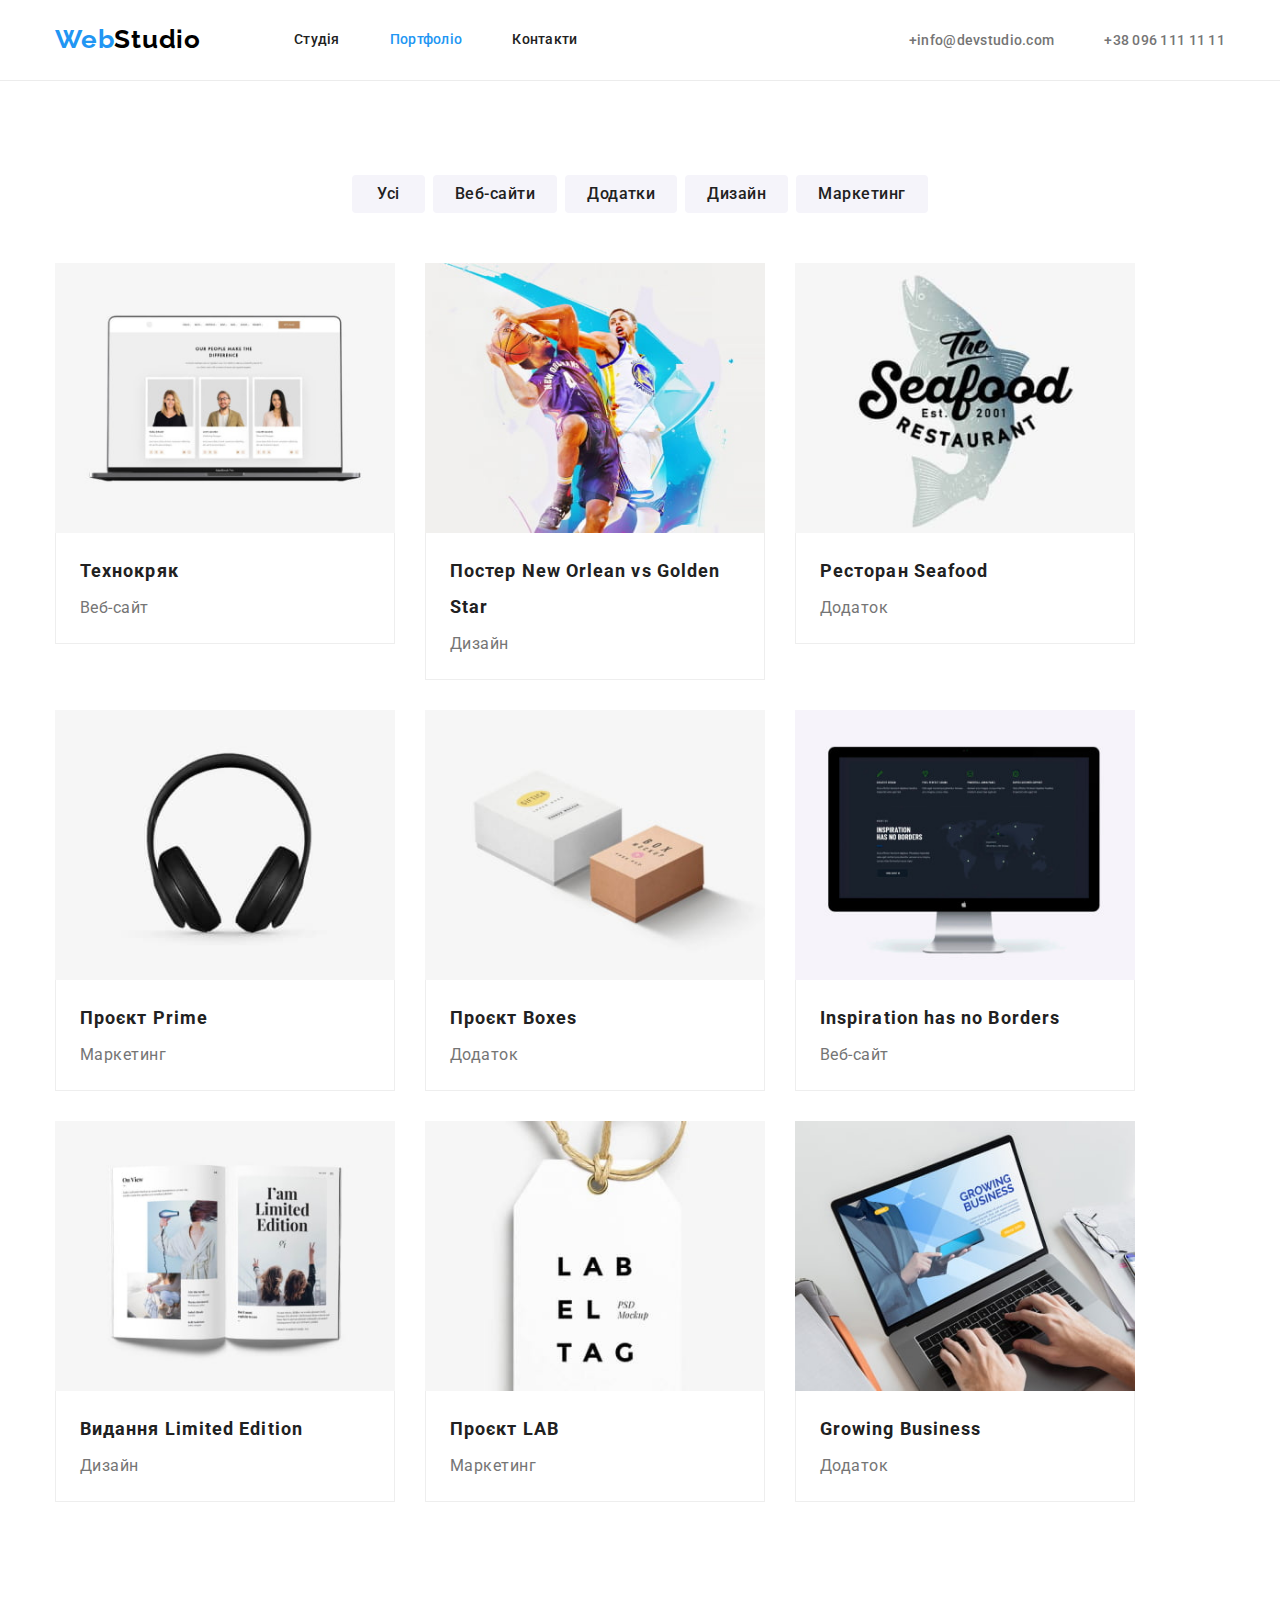
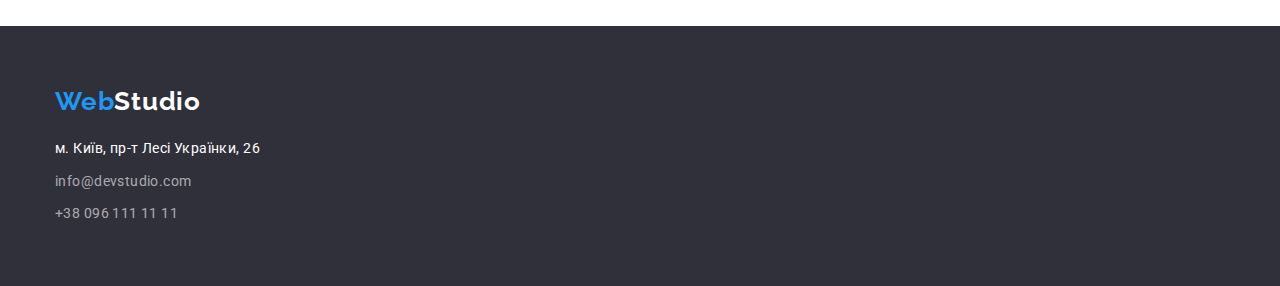
==== portfolio.html @ 0ed1f65c "add work files" ====
<!DOCTYPE html>
<html lang="en">
  <head>
    <meta charset="UTF-8" />
    <meta http-equiv="X-UA-Compatible" content="IE=edge" />
    <meta name="viewport" content="width=device-width, initial-scale=1.0" />
    <title>Portfolio</title>
    <link rel="preconnect" href="https://fonts.googleapis.com" />
    <link rel="preconnect" href="https://fonts.gstatic.com" crossorigin />
    <link
      href="https://fonts.googleapis.com/css2?family=Raleway:wght@700&family=Roboto:wght@400;500;700;900&display=swap"
      rel="stylesheet"
    />
    <link
      rel="stylesheet"
      href="https://cdnjs.cloudflare.com/ajax/libs/modern-normalize/1.1.0/modern-normalize.css"
    />
    <link rel="stylesheet" href="./css/styles.css" />
  </head>

  <body>
    <!--Верхня частина-->
    <header class="page-header">
      <div class="container main-nav">
        <!--Навігаційна панель-->
        <nav class="nav-panel">
          <a href="./index.html" class="logo"
            ><span class="web">Web</span>Studio</a
          >
          <ul class="nav-list list">
            <li class="nav-item">
              <a href="./index.html" class="nav-link">Студiя</a>
            </li>
            <li class="nav-item">
              <a href="./portfolio.html" class="nav-link current">Портфоліо</a>
            </li>
            <li class="nav-item"><a href="#" class="nav-link">Контакти</a></li>
          </ul>
        </nav>
        <ul class="nav-contacts list">
          <li class="nav-contacts-item">
            <a href="mailto:info@devstudio.com" class="nav-contact"
              >+info@devstudio.com</a
            >
          </li>
          <li class="nav-contacts-item">
            <a href="tel:+380961111111" class="nav-contact"
              >+38 096 111 11 11</a
            >
          </li>
        </ul>
      </div>
    </header>
    <!--Основна частина-->
    <main>
      <section class="section">
        <div class="container page-portfolio">
          <h1 class="visually-hidden">Проєкти</h1>
          <ul class="filter-list list">
            <li class="filter-item">
              <button type="button" class="btn btn-padding">Усі</button>
            </li>
            <li class="filter-item">
              <button type="button" class="btn">Веб-сайти</button>
            </li>
            <li class="filter-item">
              <button type="button" class="btn">Додатки</button>
            </li>
            <li class="filter-item">
              <button type="button" class="btn">Дизайн</button>
            </li>
            <li class="filter-item">
              <button type="button" class="btn">Маркетинг</button>
            </li>
          </ul>

          <ul class="project-list list">
            <li class="project-item">
              <a href="#">
                <img
                  class="project-image"
                  src="./images/project1.jpg"
                  alt="Technokryak"
                  width="370"
                />

                <div class="project-content">
                  <h2 class="project-item-title">Технокряк</h2>
                  <p class="project-item-text">Веб-сайт</p>
                </div>
              </a>
            </li>

            <li class="project-item">
              <a href="#">
                <img
                  class="project-image"
                  src="./images/project2.jpg"
                  alt="New Orlean vs Golden Star"
                  width="370"
                />

                <div class="project-content">
                  <h2 class="project-item-title">
                    Постер New Orlean vs Golden Star
                  </h2>
                  <p class="project-item-text">Дизайн</p>
                </div>
              </a>
            </li>

            <li class="project-item">
              <a href="#">
                <img
                  class="project-image"
                  src="./images/project3.jpg"
                  alt="Seafood"
                  width="370"
                />

                <div class="project-content">
                  <h2 class="project-item-title">Ресторан Seafood</h2>
                  <p class="project-item-text">Додаток</p>
                </div>
              </a>
            </li>

            <li class="project-item">
              <a href="#">
                <img
                  class="project-image"
                  src="./images/project4.jpg"
                  alt="Prime"
                  width="370"
                />

                <div class="project-content">
                  <h2 class="project-item-title">Проєкт Prime</h2>
                  <p class="project-item-text">Маркетинг</p>
                </div>
              </a>
            </li>

            <li class="project-item">
              <a href="#">
                <img
                  class="project-image"
                  src="./images/project5.jpg"
                  alt="Boxes"
                  width="370"
                />

                <div class="project-content">
                  <h2 class="project-item-title">Проєкт Boxes</h2>
                  <p class="project-item-text">Додаток</p>
                </div>
              </a>
            </li>

            <li class="project-item">
              <a href="#">
                <img
                  class="project-image"
                  src="./images/project6.jpg"
                  alt="Inspiration has no Borders"
                  width="370"
                />
                <div class="project-content">
                  <h2 class="project-item-title">Inspiration has no Borders</h2>
                  <p class="project-item-text">Веб-сайт</p>
                </div>
              </a>
            </li>

            <li class="project-item">
              <a href="#">
                <img
                  class="project-image"
                  src="./images/project7.jpg"
                  alt="Limited Edition"
                  width="370"
                />

                <div class="project-content">
                  <h2 class="project-item-title">Видання Limited Edition</h2>
                  <p class="project-item-text">Дизайн</p>
                </div>
              </a>
            </li>

            <li class="project-item">
              <a href="#">
                <img
                  class="project-image"
                  src="./images/project8.jpg"
                  alt="LAB"
                  width="370"
                />

                <div class="project-content">
                  <h2 class="project-item-title">Проєкт LAB</h2>
                  <p class="project-item-text">Маркетинг</p>
                </div>
              </a>
            </li>

            <li class="project-item">
              <a href="#">
                <img
                  class="project-image"
                  src="./images/project9.jpg"
                  alt="Growing Business"
                  width="370"
                />

                <div class="project-content">
                  <h2 class="project-item-title">Growing Business</h2>
                  <p class="project-item-text">Додаток</p>
                </div>
              </a>
            </li>
          </ul>
        </div>
      </section>
    </main>

    <!--Підвал-->
    <footer>
      <div class="container">
        <a href="./index.html" class="foot-logo"
          ><span class="web">Web</span>Studio</a
        >
        <!--Адреса-->
        <address>
          <ul class="address-list list">
            <li class="address-item">
              <a
                href="https://goo.gl/maps/3wDKGsZWBvjscRRt9"
                target="_blank"
                rel="noopener noreferrer nofollow"
                class="address-street contact"
                >м. Київ, пр-т Лесі Українки, 26</a
              >
            </li>
            <li class="address-item">
              <a href="mailto:info@devstudio.com" class="address-mail contact"
                >info@devstudio.com</a
              >
            </li>
            <li class="address-item">
              <a href="tel:+380961111111" class="address-tel contact"
                >+38 096 111 11 11</a
              >
            </li>
          </ul>
        </address>
      </div>
    </footer>
  </body>
</html>
---- css/styles.css ----
:root {
  --main-color: #212121;
  --second-color: #757575;
  --third-color: #2196f3;
  --white-color: #ffffff;
  --margin-item: 30px;
}

body {
  font-family: "Roboto", sans-serif;
  background-color: var(--white-color);
  color: var(--main-color);
}

.list {
  list-style: none;
}

a {
  text-decoration: none;
  display: inline-block;
}

.section {
  padding: 94px 0;
}

.container {
  width: 1200px;
  padding: 0 15px;
  margin: 0 auto;
}

h1,
h2,
h3,
p,
ul {
  margin: 0;
  padding: 0;
}

img {
  display: block;
  width: 100%;
  height: auto;
}
/* Шапка.Логотип */
.web,
.logo,
.foot-logo {
  font-family: "Raleway", sans-serif;
  font-weight: 700;
  font-size: 26px;
  line-height: 1.2;
  letter-spacing: 0.03em;
}

.logo {
  color: #000000;
  margin-right: 93px;
}

.web {
  color: var(--third-color);
}

/* Шапка.Навігація */
.page-header {
  border-bottom: 1px solid #ececec;
}
.main-nav,
.nav-panel {
  display: flex;
  align-items: center;
}

.nav-list,
.nav-contacts {
  display: flex;
}

.nav-link {
  padding-top: 32px;
  padding-bottom: 32px;
}

.nav-item:not(:last-child),
.nav-contacts-item:not(:last-child) {
  margin-right: 50px;
}

.nav-contacts {
  margin-left: auto;
}

.nav-link,
.nav-contact {
  font-weight: 500;
  font-size: 14px;
  line-height: 1.14;
  letter-spacing: 0.02em;
}

.nav-contact:hover,
.nav-contact:focus,
.nav-link:hover,
.nav-link:focus,
.nav-link.current,
.address-street:hover,
.address-street:focus,
.address-contact:hover,
.address-contact:focus {
  color: var(--third-color);
}

.nav-link {
  color: var(--main-color);
}
.nav-contact {
  color: var(--second-color);
}
/* Сторінка "Студія" Секція герой */
.hero {
  padding: 200px 0;
  background-color: #2f303a;
}

.hero-title {
  margin-bottom: var(--margin-item);
  font-weight: 900;
  font-size: 44px;
  line-height: 1.36;
  text-align: center;
  letter-spacing: 0.06em;
  text-transform: uppercase;
  color: var(--white-color);
}

.hero-btn {
  padding: 10px 32px;
  margin: 0 auto;

  display: flex;
  font-family: inherit;
  font-weight: 700;
  font-size: 16px;
  line-height: 1.87;
  border-radius: 4px;
  border: transparent;
  align-items: center;
  text-align: center;
  letter-spacing: 0.06em;
  background-color: var(--third-color);
  box-shadow: 0px 4px 4px rgba(0, 0, 0, 0.15);
  color: var(--white-color);
}
.hero-btn:hover,
.hero-btn:focus {
  cursor: pointer;
  background-color: #188ce8;
}
/* Особливості */
.features-list {
  display: flex;
}
.features-item:not(:last-child) {
  margin-right: var(--margin-item);
}
.features-subtitle {
  font-weight: 700;
  font-size: 14px;
  line-height: 1.15;
  letter-spacing: 0.03em;
  text-transform: uppercase;
  color: var(--main-color);
  margin-bottom: 10px;
}
.features-text {
  font-size: 14px;
  line-height: 1.71;
  letter-spacing: 0.03em;
  color: var(--second-color);
}

/* Чим ми займаємось */
.padding-remove {
  padding-top: 0;
}

.visually-hidden {
  position: absolute;
  white-space: nowrap;
  width: 1px;
  height: 1px;
  overflow: hidden;
  border: 0;
  padding: 0;
  clip: rect(0 0 0 0);
  clip-path: inset(50%);
  margin: -1px;
}

.about-list {
  display: flex;
}
.about-item:not(:last-child) {
  margin-right: var(--margin-item);
}

.about-title,
.team-title {
  margin-bottom: 50px;
  font-size: 36px;
  line-height: 1.16;
  text-align: center;
  letter-spacing: 0.03em;
  color: var(--main-color);
}

/* Наша команда */
.team {
  background-color: #f5f4fa;
}

.team-list {
  display: flex;
  margin-right: calc(-1 * var(--margin-item));
}

.team-item {
  flex-basis: calc(100% / 4 - 90px);
  margin-right: var(--margin-item);
  background-color: var(--white-color);
  box-shadow: 0px 1px 3px rgba(0, 0, 0, 0.12), 0px 1px 1px rgba(0, 0, 0, 0.14),
    0px 2px 1px rgba(0, 0, 0, 0.2);
  border-radius: 0px 0px 4px 4px;
}

.team-image {
  margin-bottom: var(--margin-item);
}

.team-card-content {
  text-align: center;
}

.team-subtitle {
  margin-bottom: 10px;
  font-weight: 500;
  font-size: 16px;
  line-height: 0.8;
  text-align: center;
  letter-spacing: 0.03em;
  color: var(--main-color);
}
.team-description {
  margin-bottom: var(--margin-item);
  font-size: 16px;
  line-height: 0.8;
  text-align: center;
  letter-spacing: 0.03em;
  color: var(--second-color);
}

/* Сторінка "Портфоліо" */

/* Фільтр */
.btn {
  padding: 6px 22px;
  font-family: inherit;
  font-weight: 500;
  font-size: 16px;
  line-height: 1.6;
  text-align: center;
  letter-spacing: 0.03em;
  border: transparent;
  border-radius: 4px;
  color: var(--main-color);
  background-color: #f5f4fa;
}

.btn-padding {
  padding: 6px 25px;
}

.btn:hover,
.btn:focus {
  background-color: var(--third-color);
  color: var(--white-color);
  box-shadow: 0px 3px 1px rgba(0, 0, 0, 0.1), 0px 1px 2px rgba(0, 0, 0, 0.08),
    0px 2px 2px rgba(0, 0, 0, 0.12);
  cursor: pointer;
}

.filter-item:not(:last-child) {
  margin-right: 8px;
}

.filter-list {
  display: flex;
  justify-content: center;
}

.filter-item {
  margin-bottom: 50px;
}

/* Проєкти */

.project-list {
  display: flex;
  flex-wrap: wrap;
  margin-right: calc(-1 * var(--margin-item));
}

.project-item {
  flex-basis: calc(100% / 3 - 60px);
  margin-right: var(--margin-item);
  margin-bottom: var(--margin-item);
}

.project-content {
  padding: 20px 24px;
  border: 1px solid #eeeeee;
  border-top: none;
}
.project-item-title {
  margin-bottom: 4px;
  font-weight: 700;
  font-size: 18px;
  line-height: 2;
  letter-spacing: 0.06em;
  color: var(--main-color);
}

.project-item-text {
  font-size: 16px;
  line-height: 1.87;
  letter-spacing: 0.03em;
  color: var(--second-color);
}

/* Підвал */

footer {
  padding: 60px 0;
  background-color: #2f303a;
}

.foot-logo {
  margin-bottom: 20px;
  color: var(--white-color);
}

.contact {
  font-style: normal;
  font-size: 14px;
  line-height: 1.7;
  letter-spacing: 0.03em;
}

.address-street {
  color: var(--white-color);
}
.address-tel,
.address-mail {
  color: rgba(255, 255, 255, 0.6);
}

.address-item:not(:last-child) {
  margin-bottom: 9px;
}
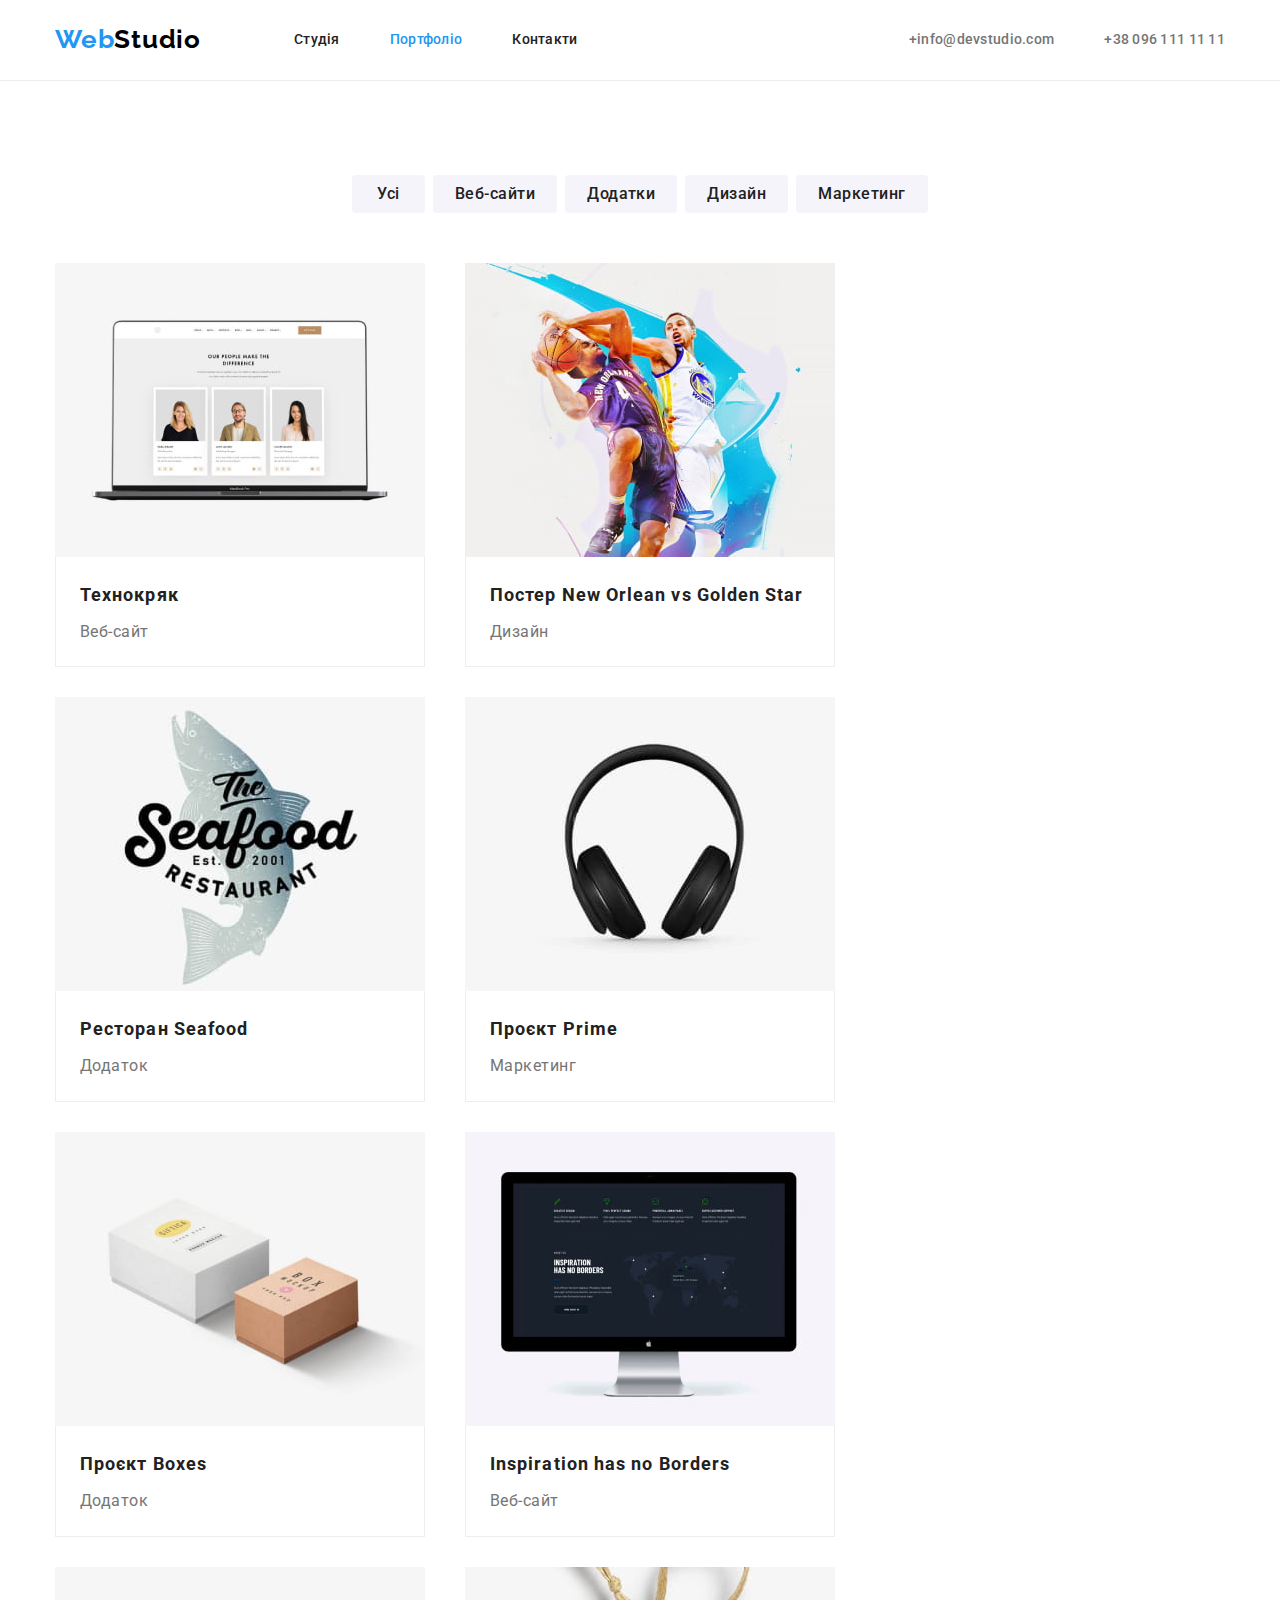
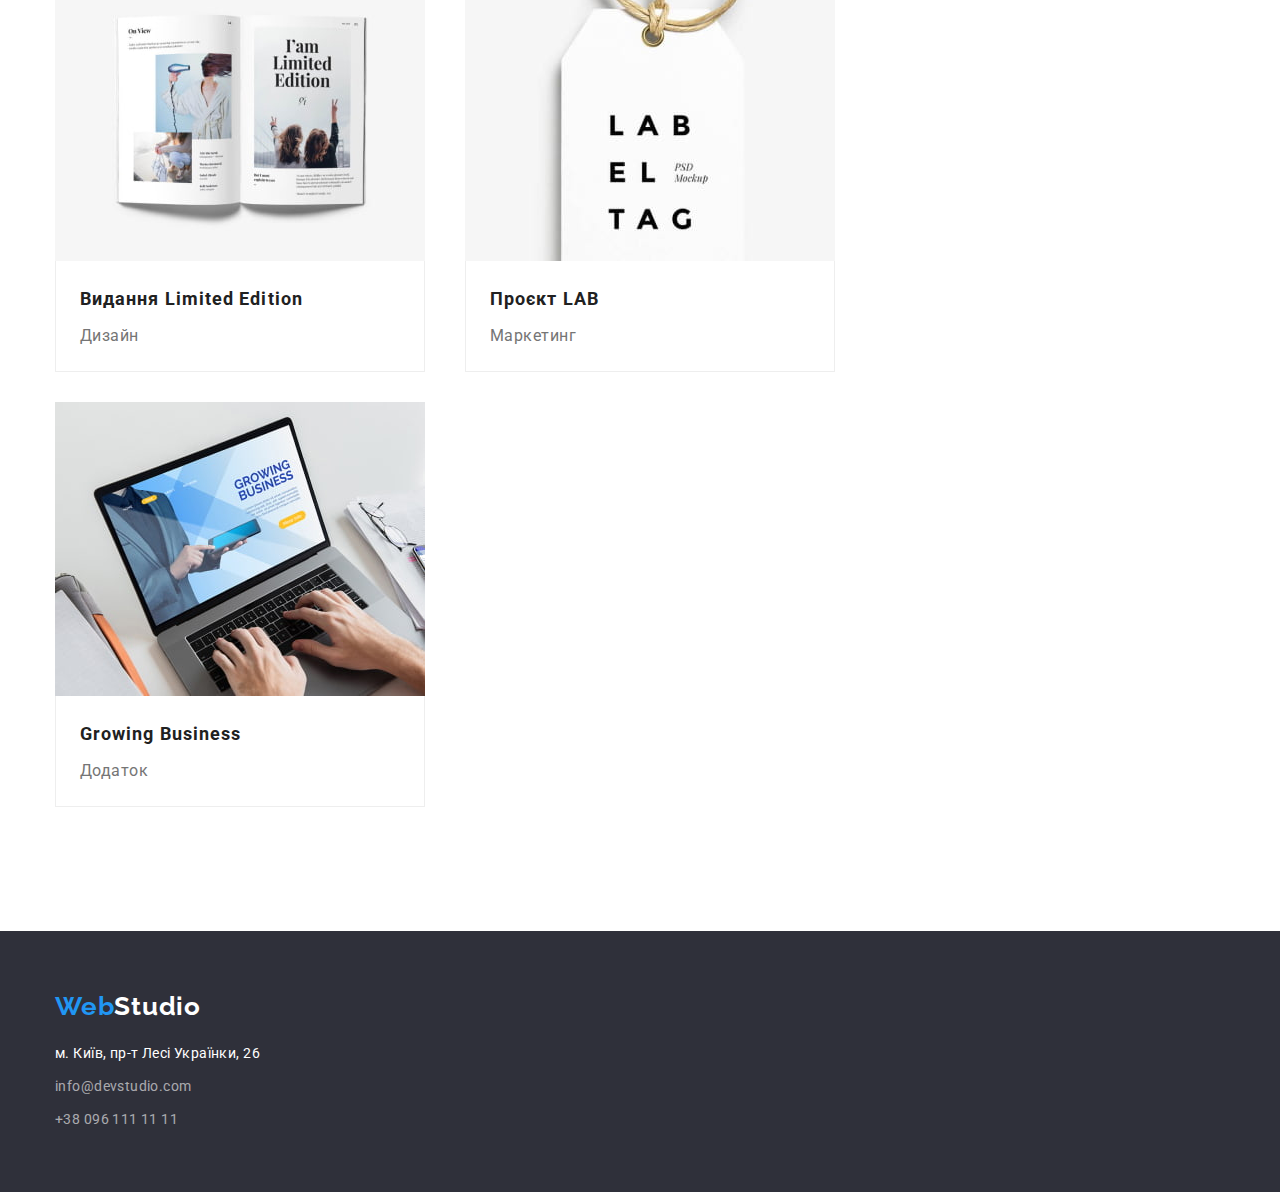
==== commit 9c0d7159: "edit styles.css" ====
--- a/portfolio.html
+++ b/portfolio.html
@@ -77,12 +77,14 @@
           <ul class="project-list list">
             <li class="project-item">
               <a href="#">
-                <img
-                  class="project-image"
-                  src="./images/project1.jpg"
-                  alt="Technokryak"
-                  width="370"
-                />
+                <div class="card-thumb">
+                  <img
+                    class="project-image"
+                    src="./images/project1.jpg"
+                    alt="Technokryak"
+                    width="370"
+                  />
+                </div>
 
                 <div class="project-content">
                   <h2 class="project-item-title">Технокряк</h2>
--- a/css/styles.css
+++ b/css/styles.css
@@ -80,7 +80,8 @@
   display: flex;
 }
 
-.nav-link {
+.nav-link,
+.nav-contact {
   padding-top: 32px;
   padding-bottom: 32px;
 }
@@ -229,7 +230,7 @@
 }
 
 .team-item {
-  flex-basis: calc(100% / 4 - 90px);
+  flex-basis: calc((100% - 90px) / 4);
   margin-right: var(--margin-item);
   background-color: var(--white-color);
   box-shadow: 0px 1px 3px rgba(0, 0, 0, 0.12), 0px 1px 1px rgba(0, 0, 0, 0.14),
@@ -315,7 +316,7 @@
 }
 
 .project-item {
-  flex-basis: calc(100% / 3 - 60px);
+  flex-basis: calc((100% - 60px) / 3);
   margin-right: var(--margin-item);
   margin-bottom: var(--margin-item);
 }
